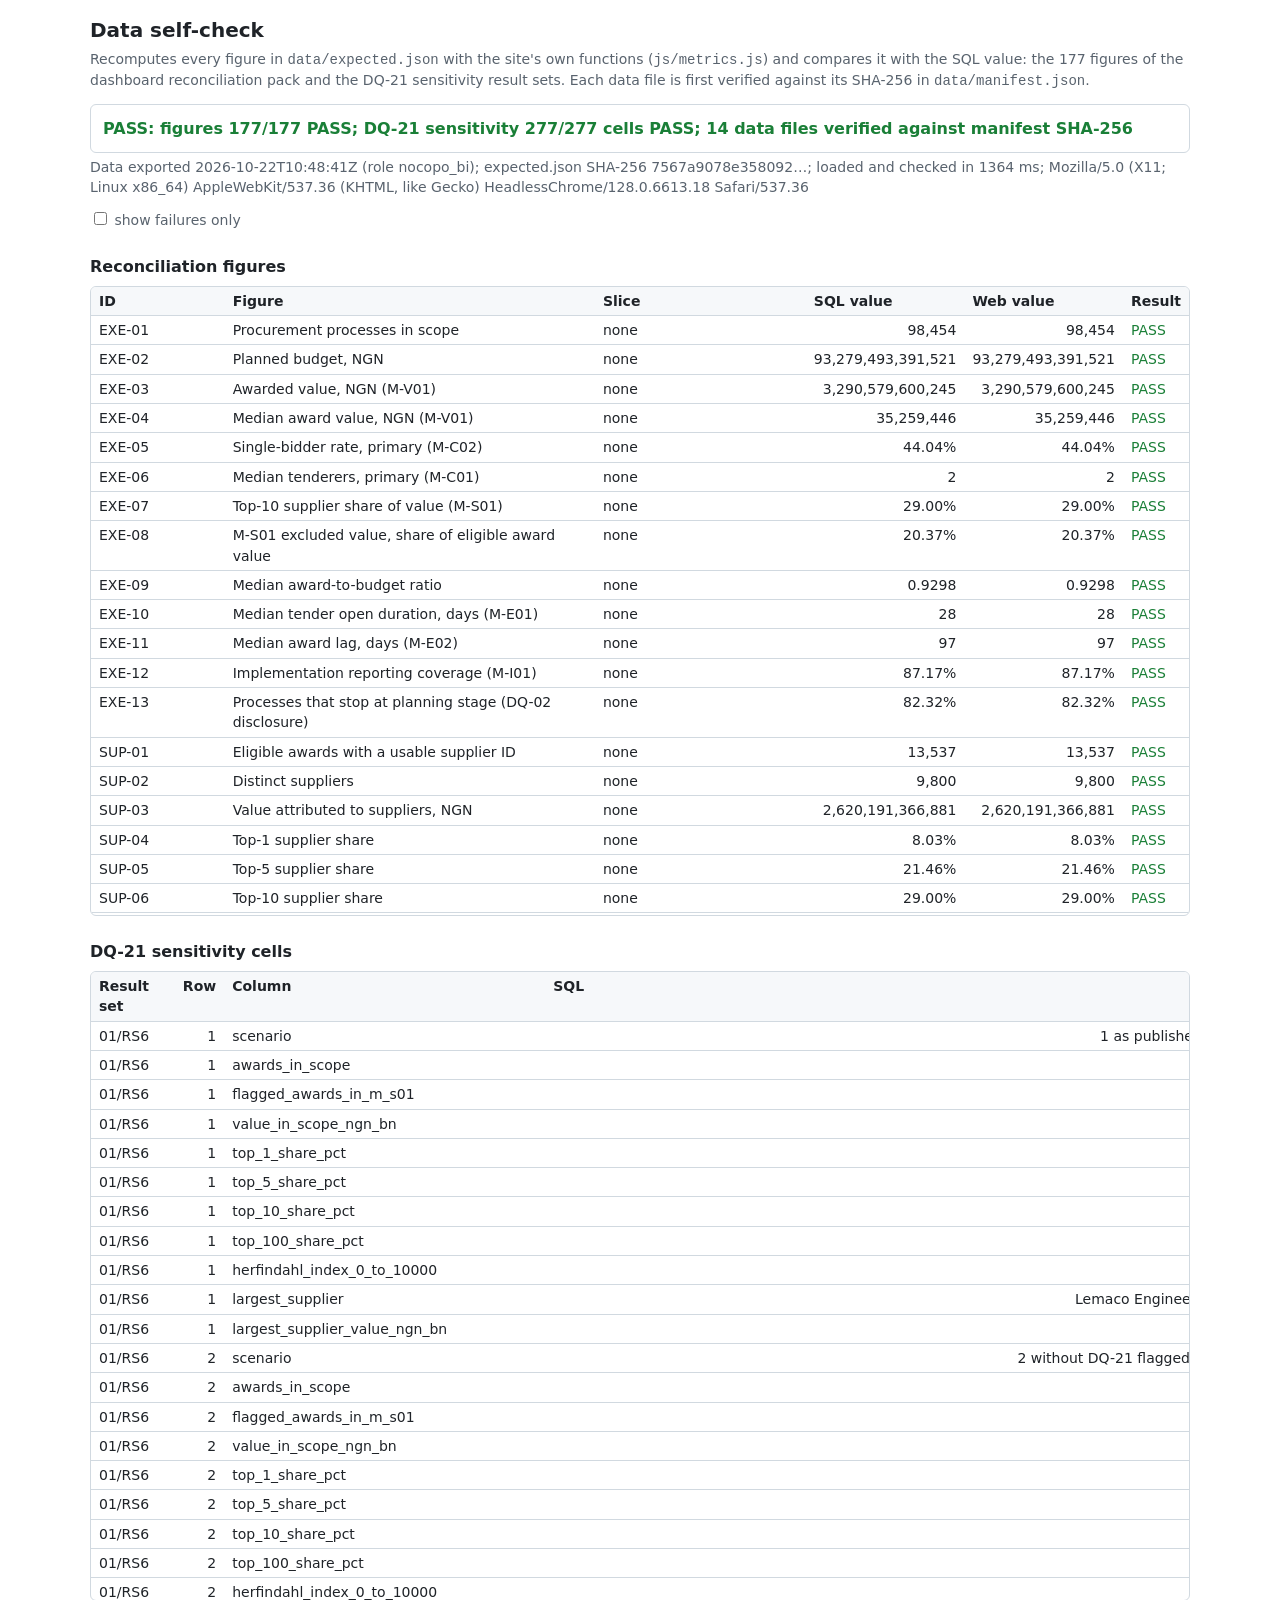
==== web/check.html @ 16479366 "feat(web): data export, reconciliation and calculation engine for web dashboard Phase 13 stage 2a. p" ====
<!doctype html>
<html lang="en">
<head>
<meta charset="utf-8">
<meta name="viewport" content="width=device-width, initial-scale=1">
<meta name="robots" content="noindex">
<title>Data Self-Check</title>
<style>
  :root {
    --bg: #ffffff; --fg: #1f2328; --muted: #59636e; --line: #d1d9e0; --pass: #1a7f37; --fail: #b3261e; --head: #f6f8fa;
    color-scheme: light dark;
  }
  @media (prefers-color-scheme: dark) {
    :root { --bg: #0d1117; --fg: #e6edf3; --muted: #9198a1; --line: #3d444d; --pass: #3fb950; --fail: #f85149; --head: #151b23; }
  }
  * { box-sizing: border-box; }
  body { margin: 0; padding: 16px; background: var(--bg); color: var(--fg);
         font: 14px/1.45 system-ui, -apple-system, "Segoe UI", Roboto, sans-serif; }
  main { max-width: 1100px; margin: 0 auto; }
  h1 { font-size: 20px; margin: 0 0 4px; }
  h2 { font-size: 16px; margin: 24px 0 8px; }
  p { margin: 4px 0 12px; color: var(--muted); }
  #summary { font-size: 16px; font-weight: 600; padding: 12px; border: 1px solid var(--line); border-radius: 6px; }
  .pass { color: var(--pass); } .fail { color: var(--fail); }
  .scroll { overflow-x: auto; border: 1px solid var(--line); border-radius: 6px; max-height: 70vh; }
  table { border-collapse: collapse; width: 100%; font-variant-numeric: tabular-nums; }
  th, td { padding: 4px 8px; border-bottom: 1px solid var(--line); text-align: left; vertical-align: top; }
  th { position: sticky; top: 0; background: var(--head); }
  td.num { text-align: right; white-space: nowrap; }
  label { color: var(--muted); }
</style>
</head>
<body>
<main>
  <h1>Data self-check</h1>
  <p>Recomputes every figure in <code>data/expected.json</code> with the site's own functions (<code>js/metrics.js</code>)
     and compares it with the SQL value: the 177 figures of the dashboard reconciliation pack and the DQ-21 sensitivity
     result sets. Each data file is first verified against its SHA-256 in <code>data/manifest.json</code>.</p>
  <div id="summary">Running…</div>
  <p id="meta"></p>
  <label><input type="checkbox" id="only-fail"> show failures only</label>
  <h2>Reconciliation figures</h2>
  <div class="scroll"><table id="figures"><thead><tr><th>ID</th><th>Figure</th><th>Slice</th><th>SQL value</th><th>Web value</th><th>Result</th></tr></thead><tbody></tbody></table></div>
  <h2>DQ-21 sensitivity cells</h2>
  <div class="scroll"><table id="cells"><thead><tr><th>Result set</th><th>Row</th><th>Column</th><th>SQL</th><th>Web</th><th>Result</th></tr></thead><tbody></tbody></table></div>
</main>
<script type="module">
  import { loadData } from './js/data.js';
  import { runChecks } from './js/check.js';

  const esc = (s) => String(s ?? '').replace(/[&<>"]/g, (c) => ({ '&': '&amp;', '<': '&lt;', '>': '&gt;', '"': '&quot;' }[c]));
  const result = (ok) => `<td class="${ok ? 'pass' : 'fail'}">${ok ? 'PASS' : 'FAIL'}</td>`;
  const summary = document.getElementById('summary');

  try {
    const t0 = performance.now();
    const d = await loadData('data/');
    const { figures, cells } = runChecks(d);
    const ms = Math.round(performance.now() - t0);
    const fOk = figures.filter((x) => x.ok).length;
    const cOk = cells.filter((x) => x.ok).length;
    const allOk = fOk === figures.length && cOk === cells.length;
    summary.className = allOk ? 'pass' : 'fail';
    summary.textContent = `${allOk ? 'PASS' : 'FAIL'}: figures ${fOk}/${figures.length} PASS; DQ-21 sensitivity ${cOk}/${cells.length} cells PASS; `
      + `${Object.keys(d.manifest.files).length} data files verified against manifest SHA-256`;
    document.getElementById('meta').textContent = `Data exported ${d.manifest.generated_at} (role ${d.manifest.role}); `
      + `expected.json SHA-256 ${d.manifest.files['expected.json'].sha256.slice(0, 16)}…; loaded and checked in ${ms} ms; `
      + `${navigator.userAgent}`;
    document.querySelector('#figures tbody').innerHTML = figures.map((f) => `<tr data-ok="${f.ok}"><td>${esc(f.id)}</td><td>${esc(f.figure)}</td>`
      + `<td>${esc(f.slice)}</td><td class="num">${esc(f.sql)}</td><td class="num">${esc(f.web)}</td>${result(f.ok)}</tr>`).join('');
    document.querySelector('#cells tbody').innerHTML = cells.map((c) => `<tr data-ok="${c.ok}"><td>${esc(c.key)}</td><td class="num">${c.row}</td>`
      + `<td>${esc(c.col)}</td><td class="num">${esc(c.sql)}</td><td class="num">${esc(c.web)}</td>${result(c.ok)}</tr>`).join('');
    document.body.dataset.result = allOk ? 'pass' : 'fail';
  } catch (exc) {
    summary.className = 'fail';
    summary.textContent = `FAIL: ${exc.message}`;
    document.body.dataset.result = 'error';
  }
  document.getElementById('only-fail').addEventListener('change', (e) => {
    document.querySelectorAll('tbody tr').forEach((tr) => { tr.hidden = e.target.checked && tr.dataset.ok === 'true'; });
  });
</script>
</body>
</html>
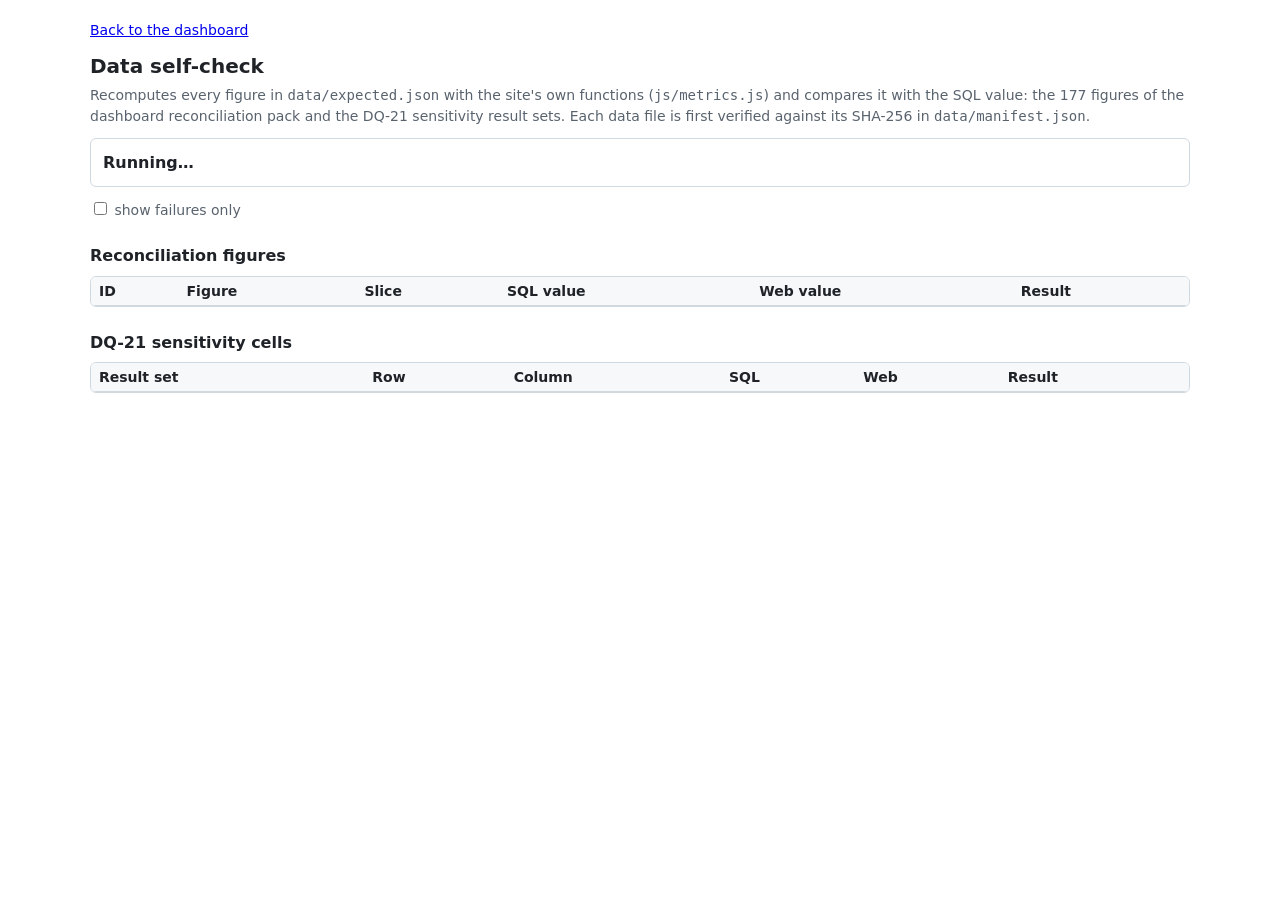
==== commit b9e7f850: "feat(web): eight-page interactive web dashboard with responsive layout and Vercel config" ====
--- a/web/check.html
+++ b/web/check.html
@@ -4,34 +4,15 @@
 <meta charset="utf-8">
 <meta name="viewport" content="width=device-width, initial-scale=1">
 <meta name="robots" content="noindex">
+<meta http-equiv="Content-Security-Policy" content="default-src 'self'; script-src 'self'; style-src 'self'; img-src 'self' data:; font-src 'self'; connect-src 'self'; object-src 'none'; base-uri 'self'; form-action 'none'">
+<link rel="icon" href="favicon.svg" type="image/svg+xml">
 <title>Data Self-Check</title>
-<style>
-  :root {
-    --bg: #ffffff; --fg: #1f2328; --muted: #59636e; --line: #d1d9e0; --pass: #1a7f37; --fail: #b3261e; --head: #f6f8fa;
-    color-scheme: light dark;
-  }
-  @media (prefers-color-scheme: dark) {
-    :root { --bg: #0d1117; --fg: #e6edf3; --muted: #9198a1; --line: #3d444d; --pass: #3fb950; --fail: #f85149; --head: #151b23; }
-  }
-  * { box-sizing: border-box; }
-  body { margin: 0; padding: 16px; background: var(--bg); color: var(--fg);
-         font: 14px/1.45 system-ui, -apple-system, "Segoe UI", Roboto, sans-serif; }
-  main { max-width: 1100px; margin: 0 auto; }
-  h1 { font-size: 20px; margin: 0 0 4px; }
-  h2 { font-size: 16px; margin: 24px 0 8px; }
-  p { margin: 4px 0 12px; color: var(--muted); }
-  #summary { font-size: 16px; font-weight: 600; padding: 12px; border: 1px solid var(--line); border-radius: 6px; }
-  .pass { color: var(--pass); } .fail { color: var(--fail); }
-  .scroll { overflow-x: auto; border: 1px solid var(--line); border-radius: 6px; max-height: 70vh; }
-  table { border-collapse: collapse; width: 100%; font-variant-numeric: tabular-nums; }
-  th, td { padding: 4px 8px; border-bottom: 1px solid var(--line); text-align: left; vertical-align: top; }
-  th { position: sticky; top: 0; background: var(--head); }
-  td.num { text-align: right; white-space: nowrap; }
-  label { color: var(--muted); }
-</style>
+<link rel="stylesheet" href="css/check.css">
+<script type="module" src="js/check_page.js"></script>
 </head>
 <body>
 <main>
+  <p><a href="./">Back to the dashboard</a></p>
   <h1>Data self-check</h1>
   <p>Recomputes every figure in <code>data/expected.json</code> with the site's own functions (<code>js/metrics.js</code>)
      and compares it with the SQL value: the 177 figures of the dashboard reconciliation pack and the DQ-21 sensitivity
@@ -44,41 +25,5 @@
   <h2>DQ-21 sensitivity cells</h2>
   <div class="scroll"><table id="cells"><thead><tr><th>Result set</th><th>Row</th><th>Column</th><th>SQL</th><th>Web</th><th>Result</th></tr></thead><tbody></tbody></table></div>
 </main>
-<script type="module">
-  import { loadData } from './js/data.js';
-  import { runChecks } from './js/check.js';
-
-  const esc = (s) => String(s ?? '').replace(/[&<>"]/g, (c) => ({ '&': '&amp;', '<': '&lt;', '>': '&gt;', '"': '&quot;' }[c]));
-  const result = (ok) => `<td class="${ok ? 'pass' : 'fail'}">${ok ? 'PASS' : 'FAIL'}</td>`;
-  const summary = document.getElementById('summary');
-
-  try {
-    const t0 = performance.now();
-    const d = await loadData('data/');
-    const { figures, cells } = runChecks(d);
-    const ms = Math.round(performance.now() - t0);
-    const fOk = figures.filter((x) => x.ok).length;
-    const cOk = cells.filter((x) => x.ok).length;
-    const allOk = fOk === figures.length && cOk === cells.length;
-    summary.className = allOk ? 'pass' : 'fail';
-    summary.textContent = `${allOk ? 'PASS' : 'FAIL'}: figures ${fOk}/${figures.length} PASS; DQ-21 sensitivity ${cOk}/${cells.length} cells PASS; `
-      + `${Object.keys(d.manifest.files).length} data files verified against manifest SHA-256`;
-    document.getElementById('meta').textContent = `Data exported ${d.manifest.generated_at} (role ${d.manifest.role}); `
-      + `expected.json SHA-256 ${d.manifest.files['expected.json'].sha256.slice(0, 16)}…; loaded and checked in ${ms} ms; `
-      + `${navigator.userAgent}`;
-    document.querySelector('#figures tbody').innerHTML = figures.map((f) => `<tr data-ok="${f.ok}"><td>${esc(f.id)}</td><td>${esc(f.figure)}</td>`
-      + `<td>${esc(f.slice)}</td><td class="num">${esc(f.sql)}</td><td class="num">${esc(f.web)}</td>${result(f.ok)}</tr>`).join('');
-    document.querySelector('#cells tbody').innerHTML = cells.map((c) => `<tr data-ok="${c.ok}"><td>${esc(c.key)}</td><td class="num">${c.row}</td>`
-      + `<td>${esc(c.col)}</td><td class="num">${esc(c.sql)}</td><td class="num">${esc(c.web)}</td>${result(c.ok)}</tr>`).join('');
-    document.body.dataset.result = allOk ? 'pass' : 'fail';
-  } catch (exc) {
-    summary.className = 'fail';
-    summary.textContent = `FAIL: ${exc.message}`;
-    document.body.dataset.result = 'error';
-  }
-  document.getElementById('only-fail').addEventListener('change', (e) => {
-    document.querySelectorAll('tbody tr').forEach((tr) => { tr.hidden = e.target.checked && tr.dataset.ok === 'true'; });
-  });
-</script>
 </body>
 </html>
--- a/web/css/check.css
+++ b/web/css/check.css
@@ -0,0 +1,23 @@
+/* Styles of check.html (the data self-check page). */
+:root {
+  --bg: #ffffff; --fg: #1f2328; --muted: #59636e; --line: #d1d9e0; --pass: #1a7f37; --fail: #b3261e; --head: #f6f8fa;
+  color-scheme: light dark;
+}
+@media (prefers-color-scheme: dark) {
+  :root { --bg: #0d1117; --fg: #e6edf3; --muted: #9198a1; --line: #3d444d; --pass: #3fb950; --fail: #f85149; --head: #151b23; }
+}
+* { box-sizing: border-box; }
+body { margin: 0; padding: 16px; background: var(--bg); color: var(--fg);
+       font: 14px/1.45 system-ui, -apple-system, "Segoe UI", Roboto, sans-serif; }
+main { max-width: 1100px; margin: 0 auto; }
+h1 { font-size: 20px; margin: 0 0 4px; }
+h2 { font-size: 16px; margin: 24px 0 8px; }
+p { margin: 4px 0 12px; color: var(--muted); }
+#summary { font-size: 16px; font-weight: 600; padding: 12px; border: 1px solid var(--line); border-radius: 6px; }
+.pass { color: var(--pass); } .fail { color: var(--fail); }
+.scroll { overflow-x: auto; border: 1px solid var(--line); border-radius: 6px; max-height: 70vh; }
+table { border-collapse: collapse; width: 100%; font-variant-numeric: tabular-nums; }
+th, td { padding: 4px 8px; border-bottom: 1px solid var(--line); text-align: left; vertical-align: top; }
+th { position: sticky; top: 0; background: var(--head); }
+td.num { text-align: right; white-space: nowrap; }
+label { color: var(--muted); }
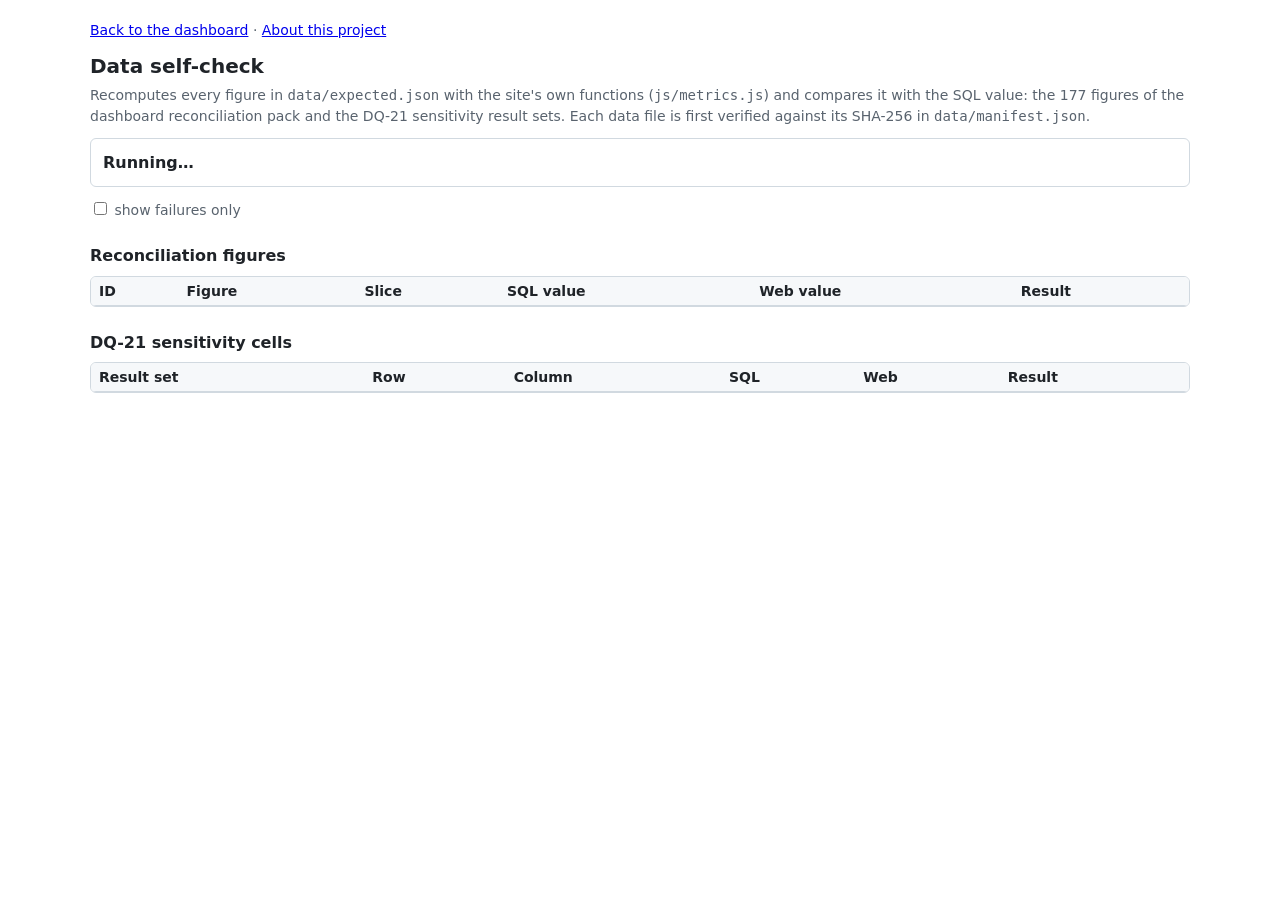
==== commit f281cb91: "feat(web): landing page, link previews and dashboard move to dashboard.html - web/index.html is now " ====
--- a/web/check.html
+++ b/web/check.html
@@ -6,13 +6,28 @@
 <meta name="robots" content="noindex">
 <meta http-equiv="Content-Security-Policy" content="default-src 'self'; script-src 'self'; style-src 'self'; img-src 'self' data:; font-src 'self'; connect-src 'self'; object-src 'none'; base-uri 'self'; form-action 'none'">
 <link rel="icon" href="favicon.svg" type="image/svg+xml">
-<title>Data Self-Check</title>
+<title>Data Self-Check · Nigeria Procurement Dashboard</title>
+<meta name="description" content="Recomputes every figure of the Nigeria procurement dashboard in your browser from its published data files and compares each with its SQL value.">
+<meta property="og:type" content="website">
+<meta property="og:site_name" content="Nigeria Public Procurement Intelligence">
+<meta property="og:title" content="Data Self-Check · Nigeria Procurement Dashboard">
+<meta property="og:description" content="Recomputes every figure of the Nigeria procurement dashboard in your browser from its published data files and compares each with its SQL value.">
+<meta property="og:url" content="https://nocopo-dashboard.vercel.app/check.html">
+<meta property="og:image" content="https://nocopo-dashboard.vercel.app/og-image.png">
+<meta property="og:image:type" content="image/png">
+<meta property="og:image:width" content="1200">
+<meta property="og:image:height" content="630">
+<meta property="og:image:alt" content="Nigeria Public Procurement Intelligence: headline figures from the NOCOPO open contracting data">
+<meta name="twitter:card" content="summary_large_image">
+<meta name="twitter:title" content="Data Self-Check · Nigeria Procurement Dashboard">
+<meta name="twitter:description" content="Recomputes every figure of the Nigeria procurement dashboard in your browser from its published data files and compares each with its SQL value.">
+<meta name="twitter:image" content="https://nocopo-dashboard.vercel.app/og-image.png">
 <link rel="stylesheet" href="css/check.css">
 <script type="module" src="js/check_page.js"></script>
 </head>
 <body>
 <main>
-  <p><a href="./">Back to the dashboard</a></p>
+  <p><a href="dashboard.html">Back to the dashboard</a> · <a href="./">About this project</a></p>
   <h1>Data self-check</h1>
   <p>Recomputes every figure in <code>data/expected.json</code> with the site's own functions (<code>js/metrics.js</code>)
      and compares it with the SQL value: the 177 figures of the dashboard reconciliation pack and the DQ-21 sensitivity
